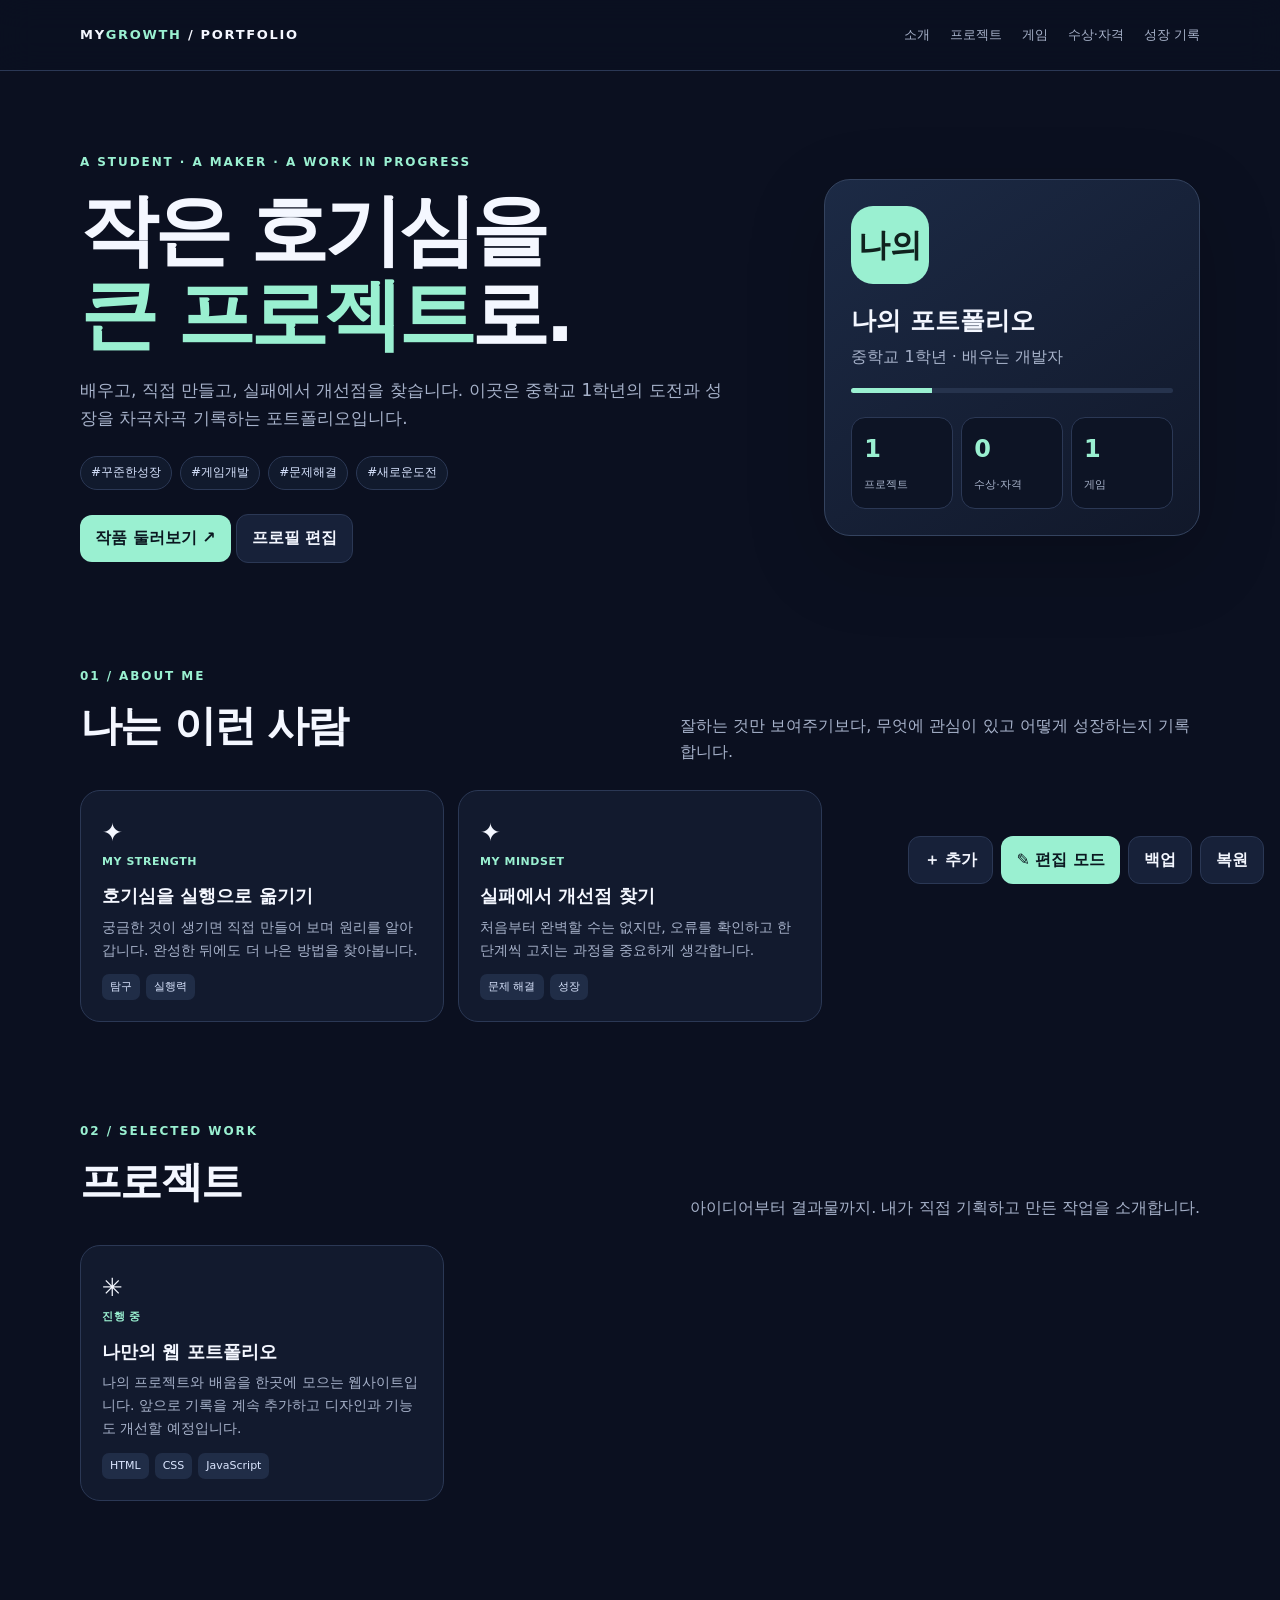
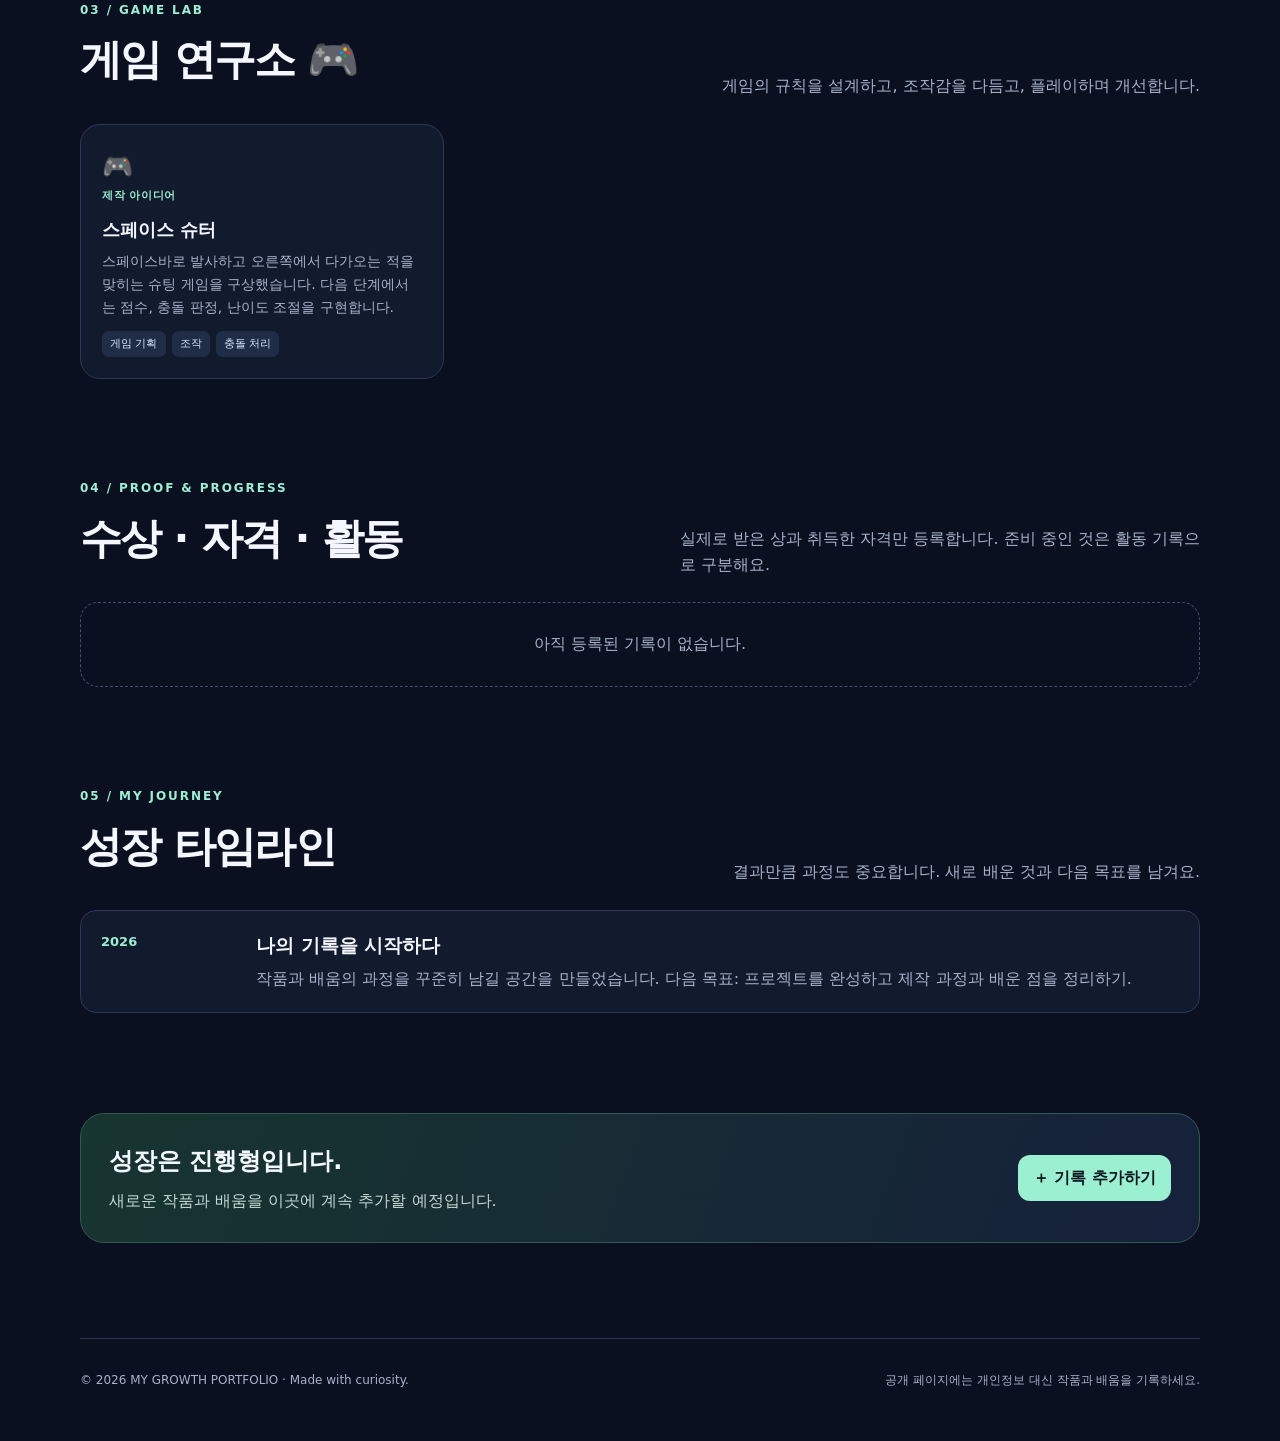
==== portfolio/index.html @ 429aff1f "Add student growth portfolio website" ====
<!doctype html>
<html lang="ko">
<head>
<meta charset="utf-8">
<meta name="viewport" content="width=device-width,initial-scale=1">
<meta name="theme-color" content="#10172a">
<title>MY GROWTH — 학생 포트폴리오</title>
<style>
:root{--bg:#0b1020;--panel:#121a2e;--panel2:#172139;--text:#f4f7ff;--muted:#a7b2ca;--line:#2b3855;--accent:#9af0d1;--blue:#9bb8ff;--gold:#ffd78a}
*{box-sizing:border-box}html{scroll-behavior:smooth}body{margin:0;background:var(--bg);color:var(--text);font-family:Inter,Pretendard,"Noto Sans KR",system-ui,sans-serif;line-height:1.65}a{color:inherit}.wrap{width:min(1120px,calc(100% - 36px));margin:auto}.top{position:sticky;top:0;z-index:10;background:#0b1020eF;border-bottom:1px solid var(--line);backdrop-filter:blur(16px)}.nav{min-height:70px;display:flex;align-items:center;justify-content:space-between;gap:18px}.brand{font-weight:900;letter-spacing:.13em;font-size:13px}.brand span{color:var(--accent)}nav{display:flex;gap:20px;flex-wrap:wrap}nav a{text-decoration:none;color:var(--muted);font-size:13px}nav a:hover{color:var(--accent)}button,.btn{font:inherit;cursor:pointer;border:0;border-radius:12px;padding:10px 15px;font-weight:800;text-decoration:none;display:inline-flex;align-items:center;justify-content:center;gap:8px}.primary{background:var(--accent);color:#0b1720}.secondary{background:var(--panel2);border:1px solid var(--line);color:var(--text)}.hero{padding:82px 0 54px;display:grid;grid-template-columns:1.5fr .8fr;gap:40px;align-items:center}.eyebrow{color:var(--accent);font-weight:800;font-size:12px;letter-spacing:.16em;text-transform:uppercase}.hero h1{font-size:clamp(42px,7vw,78px);letter-spacing:-.055em;line-height:1.08;margin:15px 0 20px}.hero h1 em{font-style:normal;color:var(--accent)}.lead{color:var(--muted);font-size:17px;max-width:650px}.chips{display:flex;gap:8px;flex-wrap:wrap;margin:24px 0}.chip{font-size:12px;color:#d8e4ff;border:1px solid var(--line);background:#111a2d;padding:6px 10px;border-radius:999px}.profile-card{background:linear-gradient(145deg,#1c2a45,#11182a);border:1px solid #34435f;border-radius:26px;padding:26px;box-shadow:0 25px 80px #0003}.avatar{width:78px;height:78px;border-radius:22px;background:var(--accent);color:#10221e;display:grid;place-items:center;font-size:32px;font-weight:900}.profile-card h2{margin:16px 0 2px;font-size:25px}.profile-card p{margin:0;color:var(--muted)}.statgrid{display:grid;grid-template-columns:repeat(3,1fr);gap:8px;margin-top:24px}.stat{background:#0d1425;border:1px solid var(--line);padding:12px;border-radius:14px}.stat b{display:block;font-size:24px;color:var(--accent)}.stat span{font-size:11px;color:var(--muted)}section{padding:50px 0;scroll-margin-top:80px}.section-head{display:flex;justify-content:space-between;align-items:end;gap:20px;margin-bottom:24px}.section-head h2{font-size:clamp(28px,4vw,42px);letter-spacing:-.04em;margin:5px 0}.section-head p{margin:0;color:var(--muted);max-width:520px}.grid{display:grid;grid-template-columns:repeat(3,minmax(0,1fr));gap:14px}.card{background:var(--panel);border:1px solid var(--line);border-radius:20px;padding:21px;min-width:0}.card:hover{border-color:#607394}.card .icon{font-size:25px}.card h3{margin:10px 0 5px;font-size:18px}.card p{color:var(--muted);font-size:14px;margin:0 0 12px;white-space:pre-wrap;overflow-wrap:anywhere}.meta{color:var(--accent);font-size:11px;font-weight:800;letter-spacing:.05em}.tagrow{display:flex;flex-wrap:wrap;gap:6px;margin-top:12px}.tag{background:#202d47;color:#dbe6ff;padding:4px 8px;border-radius:7px;font-size:11px}.empty{border:1px dashed #43516c;border-radius:18px;padding:28px;color:var(--muted);text-align:center;grid-column:1/-1}.timeline{display:grid;gap:12px}.timeline-item{display:grid;grid-template-columns:135px 1fr;gap:20px;padding:20px;background:var(--panel);border:1px solid var(--line);border-radius:16px}.timeline-date{color:var(--accent);font-weight:800;font-size:13px}.timeline-item h3{margin:0 0 4px}.timeline-item p{margin:0;color:var(--muted);white-space:pre-wrap}.callout{background:linear-gradient(110deg,#17352f,#16213b);border:1px solid #31594f;border-radius:24px;padding:28px;display:flex;justify-content:space-between;gap:20px;align-items:center}.callout h3{font-size:24px;margin:0 0 6px}.callout p{color:#c4d8d2;margin:0}.footer{padding:32px 0 50px;color:var(--muted);font-size:12px;border-top:1px solid var(--line);margin-top:45px;display:flex;justify-content:space-between;gap:16px;flex-wrap:wrap}.editbar{position:fixed;bottom:16px;right:16px;z-index:20;display:flex;gap:8px;flex-wrap:wrap;justify-content:end}.modal{position:fixed;inset:0;z-index:30;background:#050914d9;display:none;align-items:center;justify-content:center;padding:18px}.modal.open{display:flex}.dialog{width:min(620px,100%);max-height:90vh;overflow:auto;background:#111a2d;border:1px solid #3a4968;border-radius:22px;padding:24px}.dialog h2{margin-top:0}.field{display:grid;gap:6px;margin:13px 0}.field label{font-size:12px;color:var(--muted);font-weight:800}.field input,.field textarea,.field select{width:100%;background:#0a1120;color:var(--text);border:1px solid #35435e;border-radius:10px;padding:11px;font:inherit}.field textarea{min-height:90px;resize:vertical}.formrow{display:grid;grid-template-columns:1fr 1fr;gap:12px}.dialog-actions{display:flex;gap:8px;justify-content:end;flex-wrap:wrap;margin-top:20px}.notice{font-size:12px;color:var(--gold);margin-top:10px}.hidden{display:none!important}.edit-actions{display:flex;gap:6px;margin-top:12px}.edit-actions button{padding:6px 9px;font-size:11px}.progress{height:5px;background:#26334d;border-radius:9px;overflow:hidden;margin-top:18px}.progress span{display:block;height:100%;width:25%;background:var(--accent)}@media(max-width:800px){.hero{grid-template-columns:1fr;padding-top:55px}.grid{grid-template-columns:repeat(2,minmax(0,1fr))}nav{gap:10px}.profile-card{max-width:500px}}@media(max-width:540px){.wrap{width:min(100% - 24px,1120px)}.nav{padding:12px 0;align-items:flex-start}.brand{padding-top:6px}nav{max-width:235px;justify-content:end}.hero h1{font-size:44px}.grid{grid-template-columns:1fr}.timeline-item{grid-template-columns:1fr;gap:5px}.section-head{align-items:flex-start;flex-direction:column}.statgrid{grid-template-columns:repeat(3,1fr)}.callout{align-items:flex-start;flex-direction:column}.editbar{right:10px;bottom:10px}.formrow{grid-template-columns:1fr}}
</style>
</head>
<body>
<header class="top"><div class="wrap nav"><a class="brand" href="#home" style="text-decoration:none">MY<span>GROWTH</span> / PORTFOLIO</a><nav><a href="#about">소개</a><a href="#projects">프로젝트</a><a href="#games">게임</a><a href="#awards">수상·자격</a><a href="#journey">성장 기록</a></nav></div></header>
<main id="home" class="wrap">
<div class="hero"><div><div class="eyebrow">A STUDENT · A MAKER · A WORK IN PROGRESS</div><h1>작은 호기심을<br><em>큰 프로젝트</em>로.</h1><p class="lead" id="introText">배우고, 직접 만들고, 실패에서 개선점을 찾습니다. 이곳은 중학교 1학년의 도전과 성장을 차곡차곡 기록하는 포트폴리오입니다.</p><div class="chips"><span class="chip">#꾸준한성장</span><span class="chip">#게임개발</span><span class="chip">#문제해결</span><span class="chip">#새로운도전</span></div><a class="btn primary" href="#projects">작품 둘러보기 ↗</a> <button class="secondary" onclick="openProfile()">프로필 편집</button></div>
<aside class="profile-card"><div class="avatar" id="avatar">MG</div><h2 id="studentName">나의 포트폴리오</h2><p id="studentRole">중학교 1학년 · 배우는 개발자</p><div class="progress"><span></span></div><div class="statgrid"><div class="stat"><b id="projectCount">0</b><span>프로젝트</span></div><div class="stat"><b id="awardCount">0</b><span>수상·자격</span></div><div class="stat"><b id="gameCount">0</b><span>게임</span></div></div></aside></div>
<section id="about"><div class="section-head"><div><div class="eyebrow">01 / ABOUT ME</div><h2>나는 이런 사람</h2></div><p>잘하는 것만 보여주기보다, 무엇에 관심이 있고 어떻게 성장하는지 기록합니다.</p></div><div class="grid" id="aboutGrid"></div></section>
<section id="projects"><div class="section-head"><div><div class="eyebrow">02 / SELECTED WORK</div><h2>프로젝트</h2></div><p>아이디어부터 결과물까지. 내가 직접 기획하고 만든 작업을 소개합니다.</p></div><div class="grid" id="projectGrid"></div></section>
<section id="games"><div class="section-head"><div><div class="eyebrow">03 / GAME LAB</div><h2>게임 연구소 🎮</h2></div><p>게임의 규칙을 설계하고, 조작감을 다듬고, 플레이하며 개선합니다.</p></div><div class="grid" id="gameGrid"></div></section>
<section id="awards"><div class="section-head"><div><div class="eyebrow">04 / PROOF & PROGRESS</div><h2>수상 · 자격 · 활동</h2></div><p>실제로 받은 상과 취득한 자격만 등록합니다. 준비 중인 것은 활동 기록으로 구분해요.</p></div><div class="grid" id="awardGrid"></div></section>
<section id="journey"><div class="section-head"><div><div class="eyebrow">05 / MY JOURNEY</div><h2>성장 타임라인</h2></div><p>결과만큼 과정도 중요합니다. 새로 배운 것과 다음 목표를 남겨요.</p></div><div class="timeline" id="timeline"></div></section>
<section><div class="callout"><div><h3>성장은 진행형입니다.</h3><p>새로운 작품과 배움을 이곳에 계속 추가할 예정입니다.</p></div><button class="primary" onclick="openEntry()">＋ 기록 추가하기</button></div></section>
</main>
<footer class="wrap footer"><span>© <span id="year"></span> MY GROWTH PORTFOLIO · Made with curiosity.</span><span>공개 페이지에는 개인정보 대신 작품과 배움을 기록하세요.</span></footer>
<div class="editbar"><button class="secondary" onclick="openEntry()">＋ 추가</button><button class="primary" onclick="toggleEdit()" id="editToggle">✎ 편집 모드</button><button class="secondary" onclick="exportData()">백업</button><button class="secondary" onclick="document.getElementById('importFile').click()">복원</button><input id="importFile" type="file" accept="application/json" class="hidden" onchange="importData(event)"></div>
<div class="modal" id="entryModal"><div class="dialog"><h2 id="entryTitle">새 기록 추가</h2><form id="entryForm"><input type="hidden" id="entryId"><div class="field"><label for="entryType">분류</label><select id="entryType"><option value="project">프로젝트</option><option value="game">게임</option><option value="award">수상·자격·활동</option><option value="journey">성장 기록</option><option value="about">나의 강점</option></select></div><div class="field"><label for="entryName">제목 *</label><input id="entryName" required maxlength="90" placeholder="예: 스페이스 슈터 게임"></div><div class="formrow"><div class="field"><label for="entryDate">날짜 / 기간</label><input id="entryDate" maxlength="40" placeholder="예: 2026.08"></div><div class="field"><label for="entryTag">태그 (쉼표로 구분)</label><input id="entryTag" maxlength="120" placeholder="예: HTML, JavaScript"></div></div><div class="field"><label for="entryDesc">설명 · 내가 한 일 · 배운 점</label><textarea id="entryDesc" maxlength="1200" placeholder="무엇을 만들었나요? 어떤 문제를 해결했고 무엇을 배웠나요?"></textarea></div><div class="field"><label for="entryLink">작품 / 증빙 링크 (선택)</label><input id="entryLink" type="url" placeholder="https://..."></div><p class="notice">실제로 한 활동만 기록하세요. 학교명, 주소, 전화번호 등 개인정보는 공개하지 않는 것을 권장합니다.</p><div class="dialog-actions"><button type="button" class="secondary" onclick="closeModal()">취소</button><button type="submit" class="primary">저장하기</button></div></form></div></div>
<div class="modal" id="profileModal"><div class="dialog"><h2>프로필 편집</h2><div class="field"><label>표시 이름 (별명 사용 가능)</label><input id="pName" maxlength="40"></div><div class="field"><label>한 줄 소개</label><input id="pRole" maxlength="80"></div><div class="field"><label>소개글</label><textarea id="pIntro" maxlength="500"></textarea></div><div class="dialog-actions"><button class="secondary" onclick="closeModal()">취소</button><button class="primary" onclick="saveProfile()">저장</button></div></div></div>
<script>
const KEY='my-growth-portfolio-v1';
const starter={profile:{name:'나의 포트폴리오',role:'중학교 1학년 · 배우는 개발자',intro:'배우고, 직접 만들고, 실패에서 개선점을 찾습니다. 이곳은 중학교 1학년의 도전과 성장을 차곡차곡 기록하는 포트폴리오입니다.'},entries:[
{id:'a1',type:'about',name:'호기심을 실행으로 옮기기',date:'MY STRENGTH',tags:['탐구','실행력'],desc:'궁금한 것이 생기면 직접 만들어 보며 원리를 알아갑니다. 완성한 뒤에도 더 나은 방법을 찾아봅니다.'},
{id:'a2',type:'about',name:'실패에서 개선점 찾기',date:'MY MINDSET',tags:['문제 해결','성장'],desc:'처음부터 완벽할 수는 없지만, 오류를 확인하고 한 단계씩 고치는 과정을 중요하게 생각합니다.'},
{id:'p1',type:'project',name:'나만의 웹 포트폴리오',date:'진행 중',tags:['HTML','CSS','JavaScript'],desc:'나의 프로젝트와 배움을 한곳에 모으는 웹사이트입니다. 앞으로 기록을 계속 추가하고 디자인과 기능도 개선할 예정입니다.'},
{id:'g1',type:'game',name:'스페이스 슈터',date:'제작 아이디어',tags:['게임 기획','조작','충돌 처리'],desc:'스페이스바로 발사하고 오른쪽에서 다가오는 적을 맞히는 슈팅 게임을 구상했습니다. 다음 단계에서는 점수, 충돌 판정, 난이도 조절을 구현합니다.'},
{id:'j1',type:'journey',name:'나의 기록을 시작하다',date:'2026',tags:['목표 설정'],desc:'작품과 배움의 과정을 꾸준히 남길 공간을 만들었습니다. 다음 목표: 프로젝트를 완성하고 제작 과정과 배운 점을 정리하기.'}
]};
let data=load(),editMode=false;
function load(){try{return JSON.parse(localStorage.getItem(KEY))||structuredClone(starter)}catch(e){return JSON.parse(JSON.stringify(starter))}}
function persist(){localStorage.setItem(KEY,JSON.stringify(data));render()}
function esc(s=''){return String(s).replace(/[&<>"']/g,c=>({'&':'&amp;','<':'&lt;','>':'&gt;','"':'&quot;',"'":'&#39;'}[c]))}
function safeLink(s=''){try{const u=new URL(s);return ['http:','https:'].includes(u.protocol)?u.href:''}catch(e){return ''}}
const types={about:{label:'ABOUT',icon:'✦'},project:{label:'PROJECT',icon:'✳'},game:{label:'GAME LAB',icon:'🎮'},award:{label:'AWARD / CERTIFICATE',icon:'🏅'},journey:{label:'JOURNEY',icon:'↗'}};
function card(e){const link=safeLink(e.link||'');return '<article class="card"><div class="icon">'+(types[e.type]?.icon||'✦')+'</div><div class="meta">'+esc(e.date||types[e.type]?.label||'RECORD')+'</div><h3>'+esc(e.name)+'</h3><p>'+esc(e.desc||'기록을 추가해 내용을 소개해 보세요.')+'</p>'+(link?'<a class="btn secondary" style="padding:7px 10px;font-size:12px" href="'+esc(link)+'" target="_blank" rel="noopener noreferrer">작품 보기 ↗</a>':'')+'<div class="tagrow">'+(e.tags||[]).filter(Boolean).map(t=>'<span class="tag">'+esc(t)+'</span>').join('')+'</div>'+(editMode?'<div class="edit-actions"><button class="secondary" onclick="editEntry(\''+esc(e.id)+'\')">수정</button><button class="secondary" onclick="deleteEntry(\''+esc(e.id)+'\')">삭제</button></div>':'')+'</article>'}
function empty(msg){return '<div class="empty">'+msg+(editMode?' · 아래 ＋ 추가 버튼으로 기록을 등록하세요.':'')+'</div>'}
function render(){const p=data.profile||starter.profile;document.title=(p.name||'MY GROWTH')+' — 학생 포트폴리오';document.getElementById('studentName').textContent=p.name||'나의 포트폴리오';document.getElementById('studentRole').textContent=p.role||'배우는 학생';document.getElementById('introText').textContent=p.intro||'';document.getElementById('avatar').textContent=(p.name||'MG').replace(/\s/g,'').slice(0,2).toUpperCase();document.getElementById('projectCount').textContent=data.entries.filter(e=>e.type==='project').length;document.getElementById('gameCount').textContent=data.entries.filter(e=>e.type==='game').length;document.getElementById('awardCount').textContent=data.entries.filter(e=>e.type==='award').length;for(const [type,id] of [['about','aboutGrid'],['project','projectGrid'],['game','gameGrid'],['award','awardGrid']]){const list=data.entries.filter(e=>e.type===type);document.getElementById(id).innerHTML=list.length?list.map(card).join(''):empty('아직 등록된 기록이 없습니다.');}const js=data.entries.filter(e=>e.type==='journey').sort((a,b)=>(b.date||'').localeCompare(a.date||''));document.getElementById('timeline').innerHTML=js.length?js.map(e=>'<article class="timeline-item"><div class="timeline-date">'+esc(e.date||'기록')+'</div><div><h3>'+esc(e.name)+'</h3><p>'+esc(e.desc||'')+'</p>'+(editMode?'<div class="edit-actions"><button class="secondary" onclick="editEntry(\''+esc(e.id)+'\')">수정</button><button class="secondary" onclick="deleteEntry(\''+esc(e.id)+'\')">삭제</button></div>':'')+'</div></article>').join(''):empty('성장 기록을 하나씩 쌓아 보세요.');document.getElementById('editToggle').textContent=editMode?'✓ 편집 모드 켜짐':'✎ 편집 모드';document.getElementById('year').textContent=new Date().getFullYear()}
function toggleEdit(){editMode=!editMode;render()}
function openEntry(){document.getElementById('entryForm').reset();document.getElementById('entryId').value='';document.getElementById('entryTitle').textContent='새 기록 추가';document.getElementById('entryModal').classList.add('open')}
function editEntry(id){const e=data.entries.find(x=>x.id===id);if(!e)return;document.getElementById('entryId').value=e.id;document.getElementById('entryType').value=e.type;document.getElementById('entryName').value=e.name;document.getElementById('entryDate').value=e.date||'';document.getElementById('entryTag').value=(e.tags||[]).join(', ');document.getElementById('entryDesc').value=e.desc||'';document.getElementById('entryLink').value=e.link||'';document.getElementById('entryTitle').textContent='기록 수정';document.getElementById('entryModal').classList.add('open')}
function deleteEntry(id){if(confirm('이 기록을 삭제할까요?')){data.entries=data.entries.filter(e=>e.id!==id);persist()}}
document.getElementById('entryForm').addEventListener('submit',e=>{e.preventDefault();const id=document.getElementById('entryId').value||('e'+Date.now());const item={id,type:document.getElementById('entryType').value,name:document.getElementById('entryName').value.trim(),date:document.getElementById('entryDate').value.trim(),tags:document.getElementById('entryTag').value.split(',').map(x=>x.trim()).filter(Boolean),desc:document.getElementById('entryDesc').value.trim(),link:safeLink(document.getElementById('entryLink').value.trim())};const i=data.entries.findIndex(x=>x.id===id);if(i>=0)data.entries[i]=item;else data.entries.unshift(item);persist();closeModal()});
function openProfile(){document.getElementById('pName').value=data.profile.name||'';document.getElementById('pRole').value=data.profile.role||'';document.getElementById('pIntro').value=data.profile.intro||'';document.getElementById('profileModal').classList.add('open')}
function saveProfile(){data.profile={name:document.getElementById('pName').value.trim()||'나의 포트폴리오',role:document.getElementById('pRole').value.trim(),intro:document.getElementById('pIntro').value.trim()};persist();closeModal()}
function closeModal(){document.querySelectorAll('.modal').forEach(m=>m.classList.remove('open'))}
document.querySelectorAll('.modal').forEach(m=>m.addEventListener('click',e=>{if(e.target===m)closeModal()}));
function exportData(){const blob=new Blob([JSON.stringify(data,null,2)],{type:'application/json'});const a=document.createElement('a');a.href=URL.createObjectURL(blob);a.download='my-growth-portfolio-backup.json';a.click();URL.revokeObjectURL(a.href)}
function importData(e){const f=e.target.files[0];if(!f)return;const r=new FileReader();r.onload=()=>{try{const v=JSON.parse(r.result);if(!v.profile||!Array.isArray(v.entries))throw Error('invalid');if(confirm('현재 브라우저의 기록을 백업 파일 내용으로 바꿀까요?')){data=v;persist();alert('복원이 완료되었습니다.')}}catch(err){alert('올바른 포트폴리오 백업 파일이 아닙니다.')}e.target.value=''};r.readAsText(f)}
document.addEventListener('keydown',e=>{if(e.key==='Escape')closeModal()});
render();
</script>
</body></html>
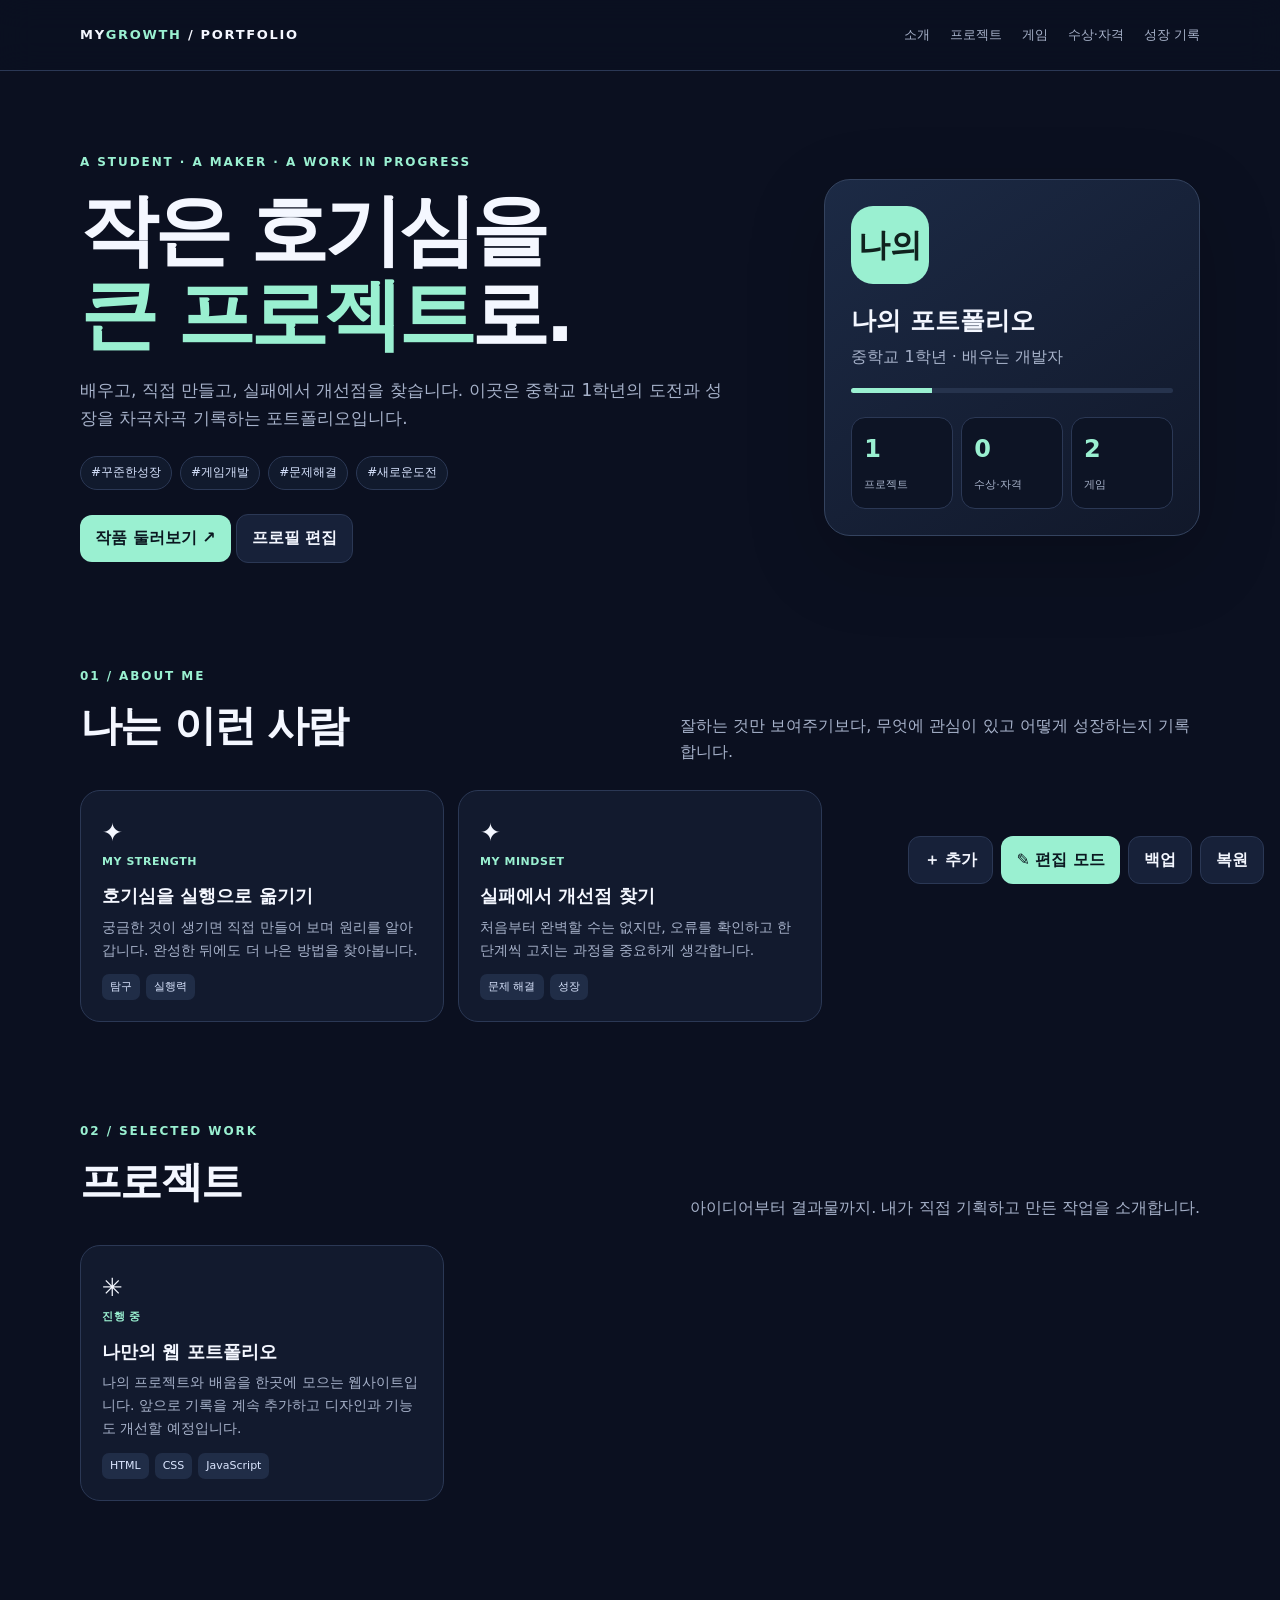
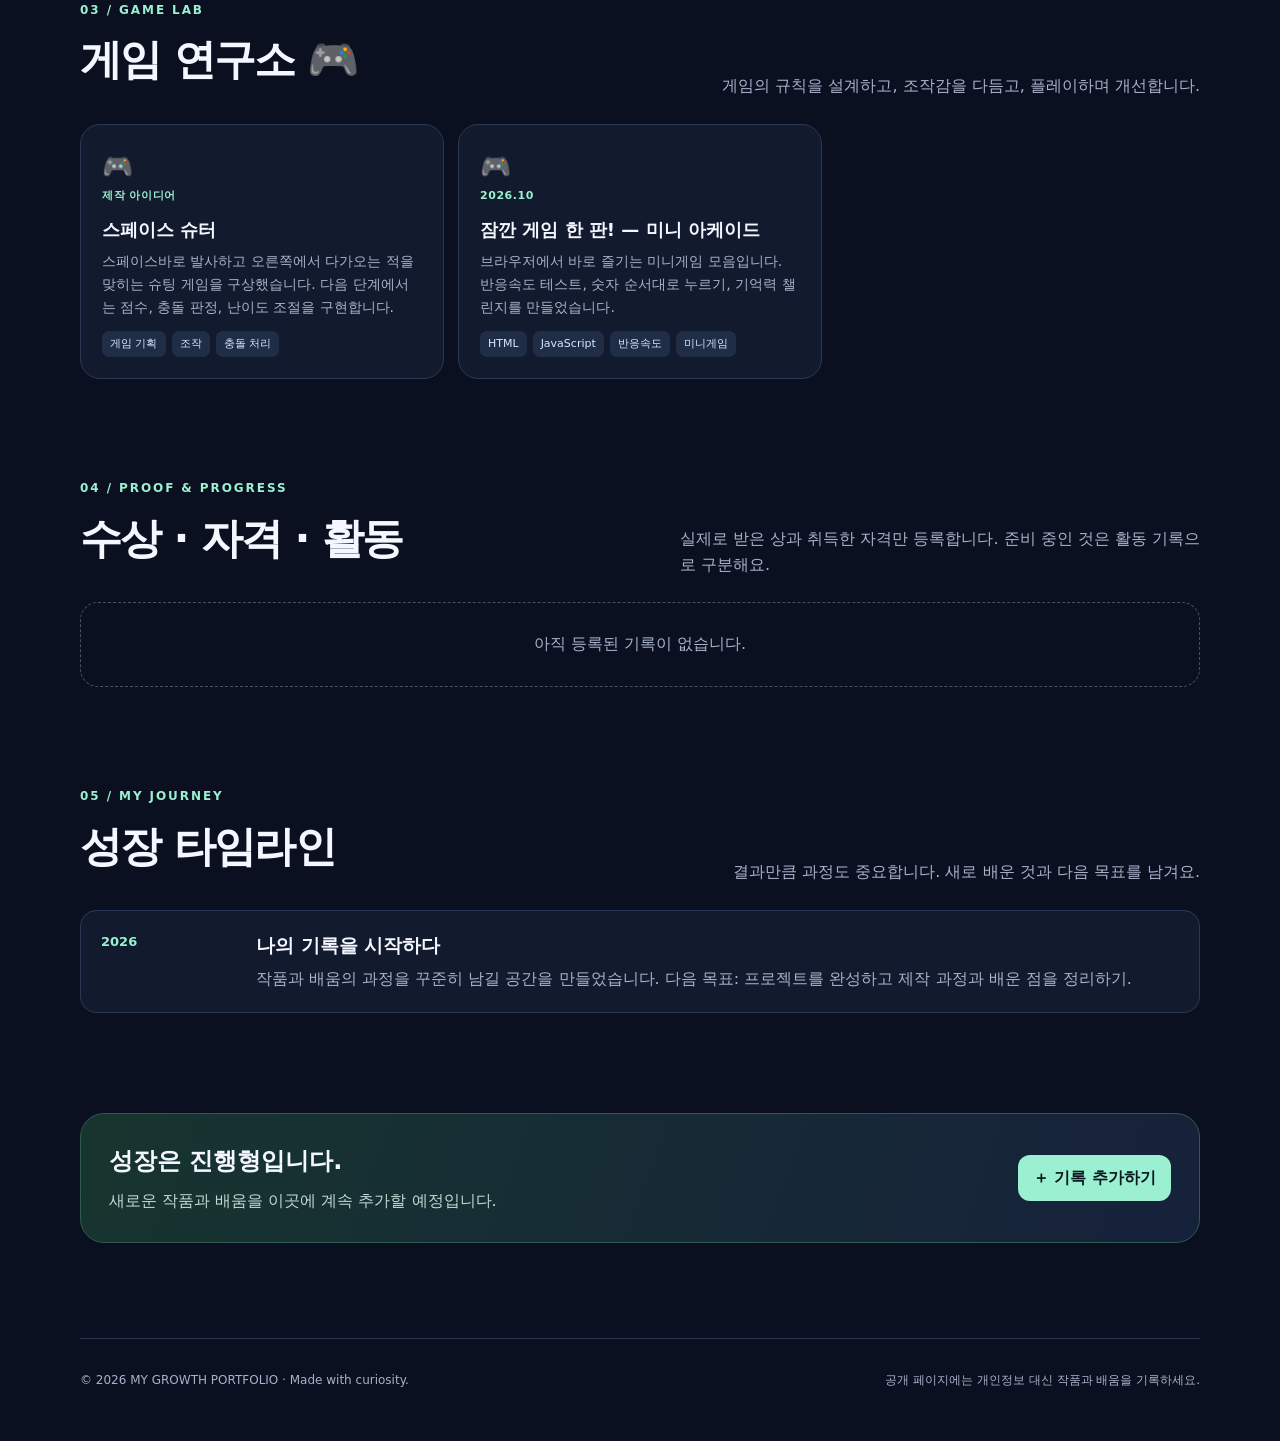
==== commit 02da74b4: "Link student portfolio to new mini arcade" ====
--- a/portfolio/index.html
+++ b/portfolio/index.html
@@ -33,6 +33,7 @@
 {id:'a2',type:'about',name:'실패에서 개선점 찾기',date:'MY MINDSET',tags:['문제 해결','성장'],desc:'처음부터 완벽할 수는 없지만, 오류를 확인하고 한 단계씩 고치는 과정을 중요하게 생각합니다.'},
 {id:'p1',type:'project',name:'나만의 웹 포트폴리오',date:'진행 중',tags:['HTML','CSS','JavaScript'],desc:'나의 프로젝트와 배움을 한곳에 모으는 웹사이트입니다. 앞으로 기록을 계속 추가하고 디자인과 기능도 개선할 예정입니다.'},
 {id:'g1',type:'game',name:'스페이스 슈터',date:'제작 아이디어',tags:['게임 기획','조작','충돌 처리'],desc:'스페이스바로 발사하고 오른쪽에서 다가오는 적을 맞히는 슈팅 게임을 구상했습니다. 다음 단계에서는 점수, 충돌 판정, 난이도 조절을 구현합니다.'},
+{id:'g2',type:'game',name:'잠깐 게임 한 판! — 미니 아케이드',date:'2026.10',tags:['HTML','JavaScript','반응속도','미니게임'],desc:'브라우저에서 바로 즐기는 미니게임 모음입니다. 반응속도 테스트, 숫자 순서대로 누르기, 기억력 챌린지를 만들었습니다.',link:'../games/'},
 {id:'j1',type:'journey',name:'나의 기록을 시작하다',date:'2026',tags:['목표 설정'],desc:'작품과 배움의 과정을 꾸준히 남길 공간을 만들었습니다. 다음 목표: 프로젝트를 완성하고 제작 과정과 배운 점을 정리하기.'}
 ]};
 let data=load(),editMode=false;
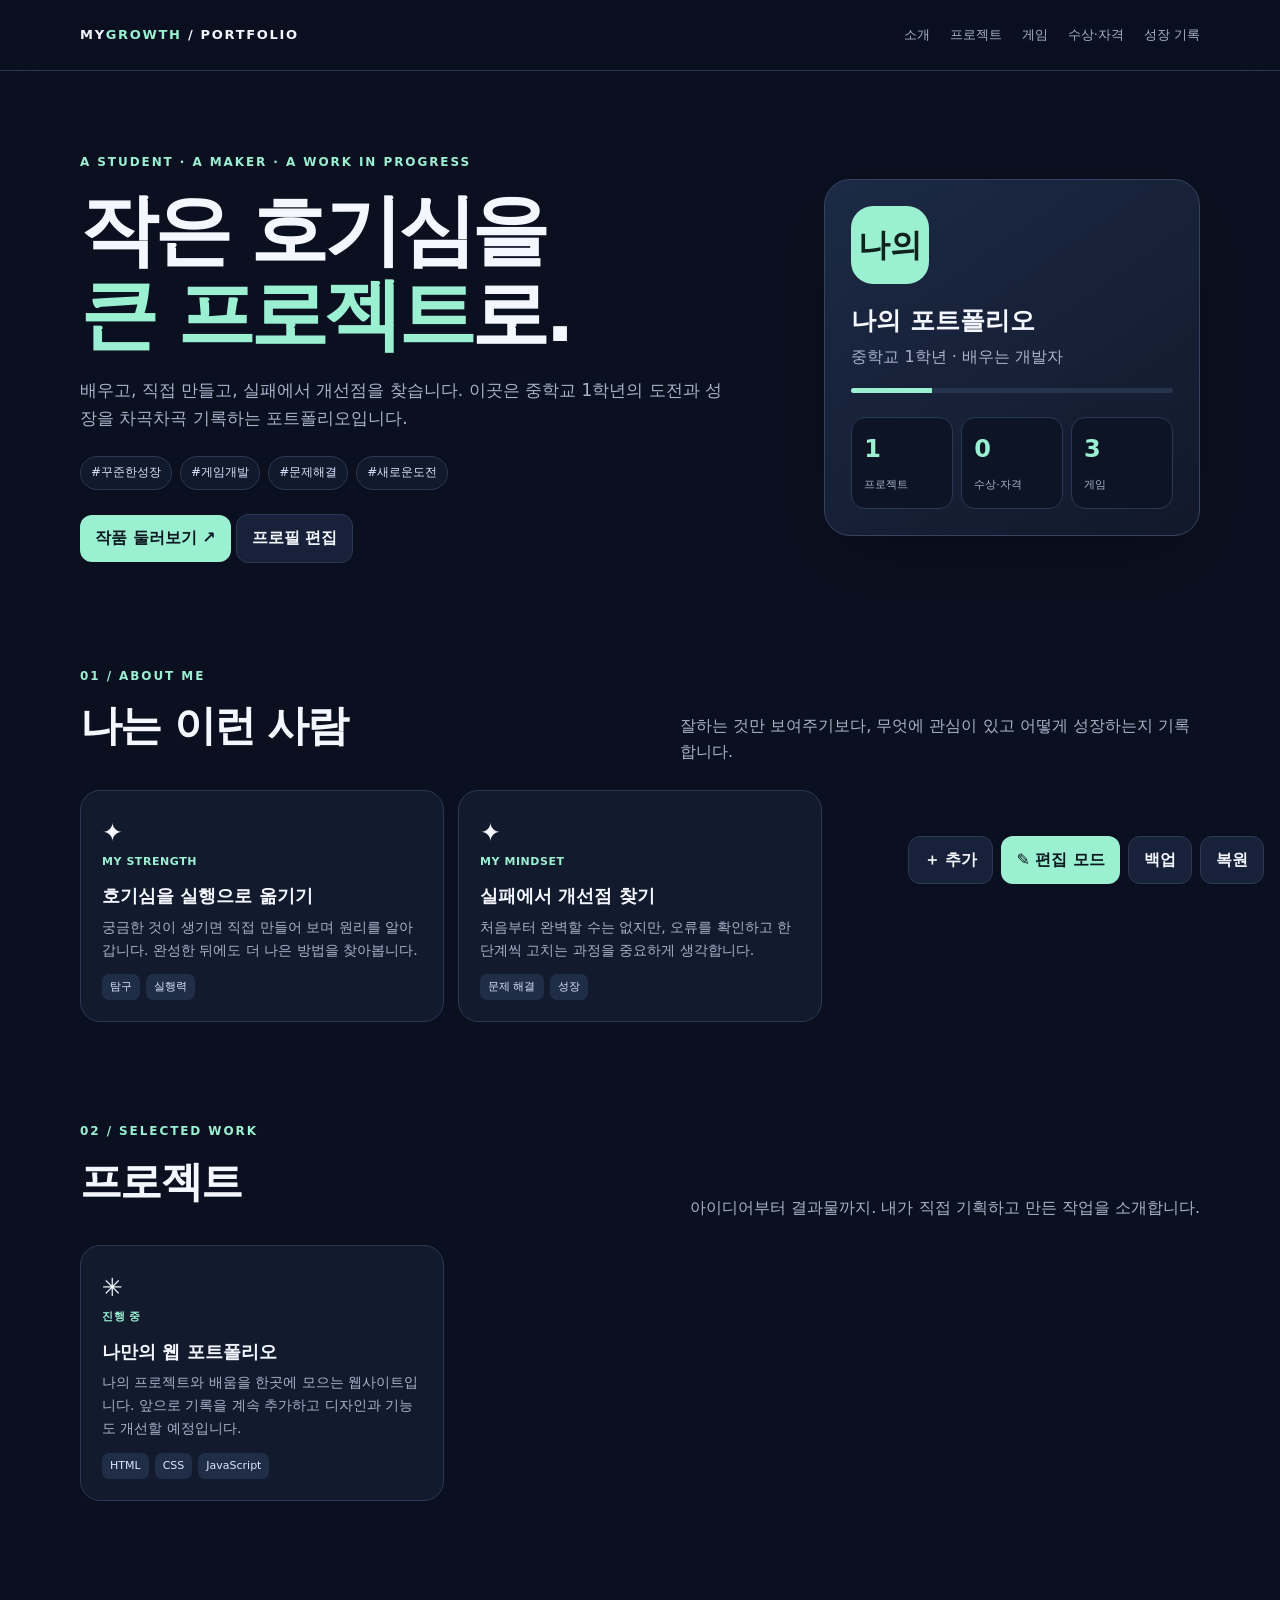
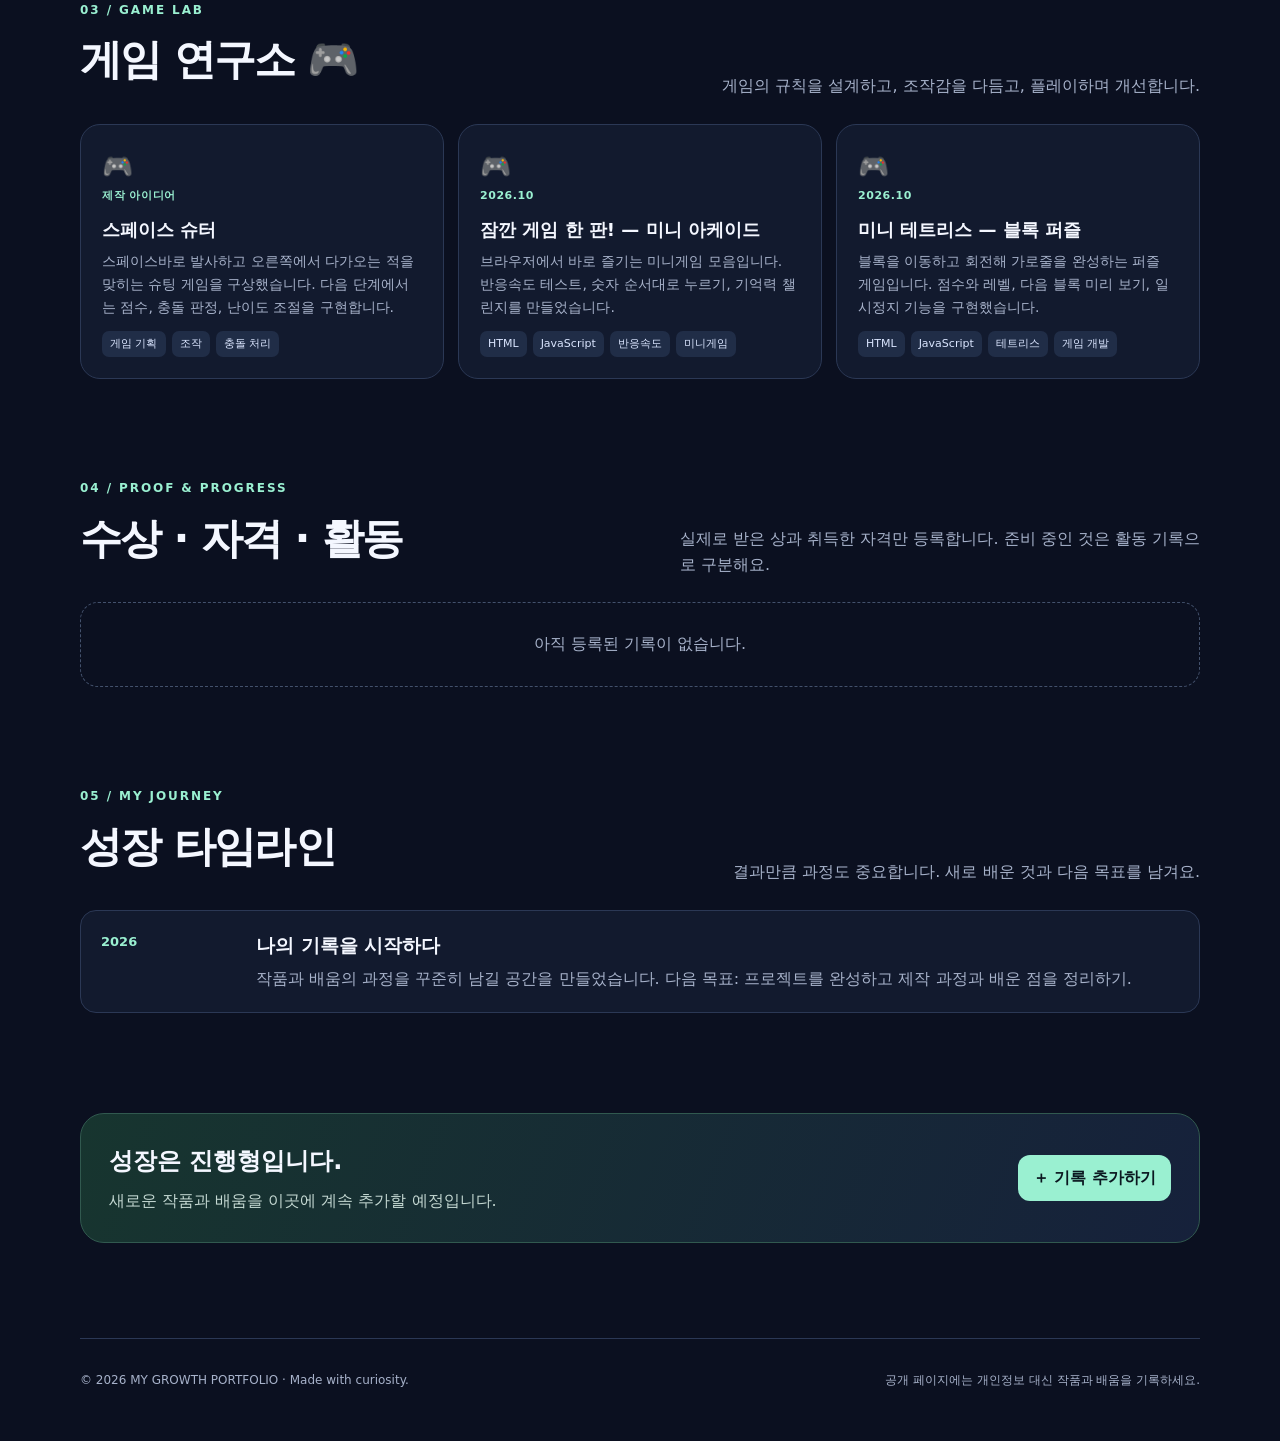
==== commit e87969a3: "Add Tetris game to portfolio" ====
--- a/portfolio/index.html
+++ b/portfolio/index.html
@@ -34,10 +34,11 @@
 {id:'p1',type:'project',name:'나만의 웹 포트폴리오',date:'진행 중',tags:['HTML','CSS','JavaScript'],desc:'나의 프로젝트와 배움을 한곳에 모으는 웹사이트입니다. 앞으로 기록을 계속 추가하고 디자인과 기능도 개선할 예정입니다.'},
 {id:'g1',type:'game',name:'스페이스 슈터',date:'제작 아이디어',tags:['게임 기획','조작','충돌 처리'],desc:'스페이스바로 발사하고 오른쪽에서 다가오는 적을 맞히는 슈팅 게임을 구상했습니다. 다음 단계에서는 점수, 충돌 판정, 난이도 조절을 구현합니다.'},
 {id:'g2',type:'game',name:'잠깐 게임 한 판! — 미니 아케이드',date:'2026.10',tags:['HTML','JavaScript','반응속도','미니게임'],desc:'브라우저에서 바로 즐기는 미니게임 모음입니다. 반응속도 테스트, 숫자 순서대로 누르기, 기억력 챌린지를 만들었습니다.',link:'../games/'},
+{id:'g3',type:'game',name:'미니 테트리스 — 블록 퍼즐',date:'2026.10',tags:['HTML','JavaScript','테트리스','게임 개발'],desc:'블록을 이동하고 회전해 가로줄을 완성하는 퍼즐 게임입니다. 점수와 레벨, 다음 블록 미리 보기, 일시정지 기능을 구현했습니다.',link:'../tetris/'},
 {id:'j1',type:'journey',name:'나의 기록을 시작하다',date:'2026',tags:['목표 설정'],desc:'작품과 배움의 과정을 꾸준히 남길 공간을 만들었습니다. 다음 목표: 프로젝트를 완성하고 제작 과정과 배운 점을 정리하기.'}
 ]};
 let data=load(),editMode=false;
-function load(){try{return JSON.parse(localStorage.getItem(KEY))||structuredClone(starter)}catch(e){return JSON.parse(JSON.stringify(starter))}}
+function load(){try{const saved=JSON.parse(localStorage.getItem(KEY));if(!saved)return JSON.parse(JSON.stringify(starter));saved.entries=Array.isArray(saved.entries)?saved.entries:[];for(const e of starter.entries){if(!saved.entries.some(x=>x.id===e.id))saved.entries.push(e)}saved.profile=saved.profile||JSON.parse(JSON.stringify(starter.profile));return saved}catch(e){return JSON.parse(JSON.stringify(starter))}}
 function persist(){localStorage.setItem(KEY,JSON.stringify(data));render()}
 function esc(s=''){return String(s).replace(/[&<>"']/g,c=>({'&':'&amp;','<':'&lt;','>':'&gt;','"':'&quot;',"'":'&#39;'}[c]))}
 function safeLink(s=''){try{const u=new URL(s);return ['http:','https:'].includes(u.protocol)?u.href:''}catch(e){return ''}}
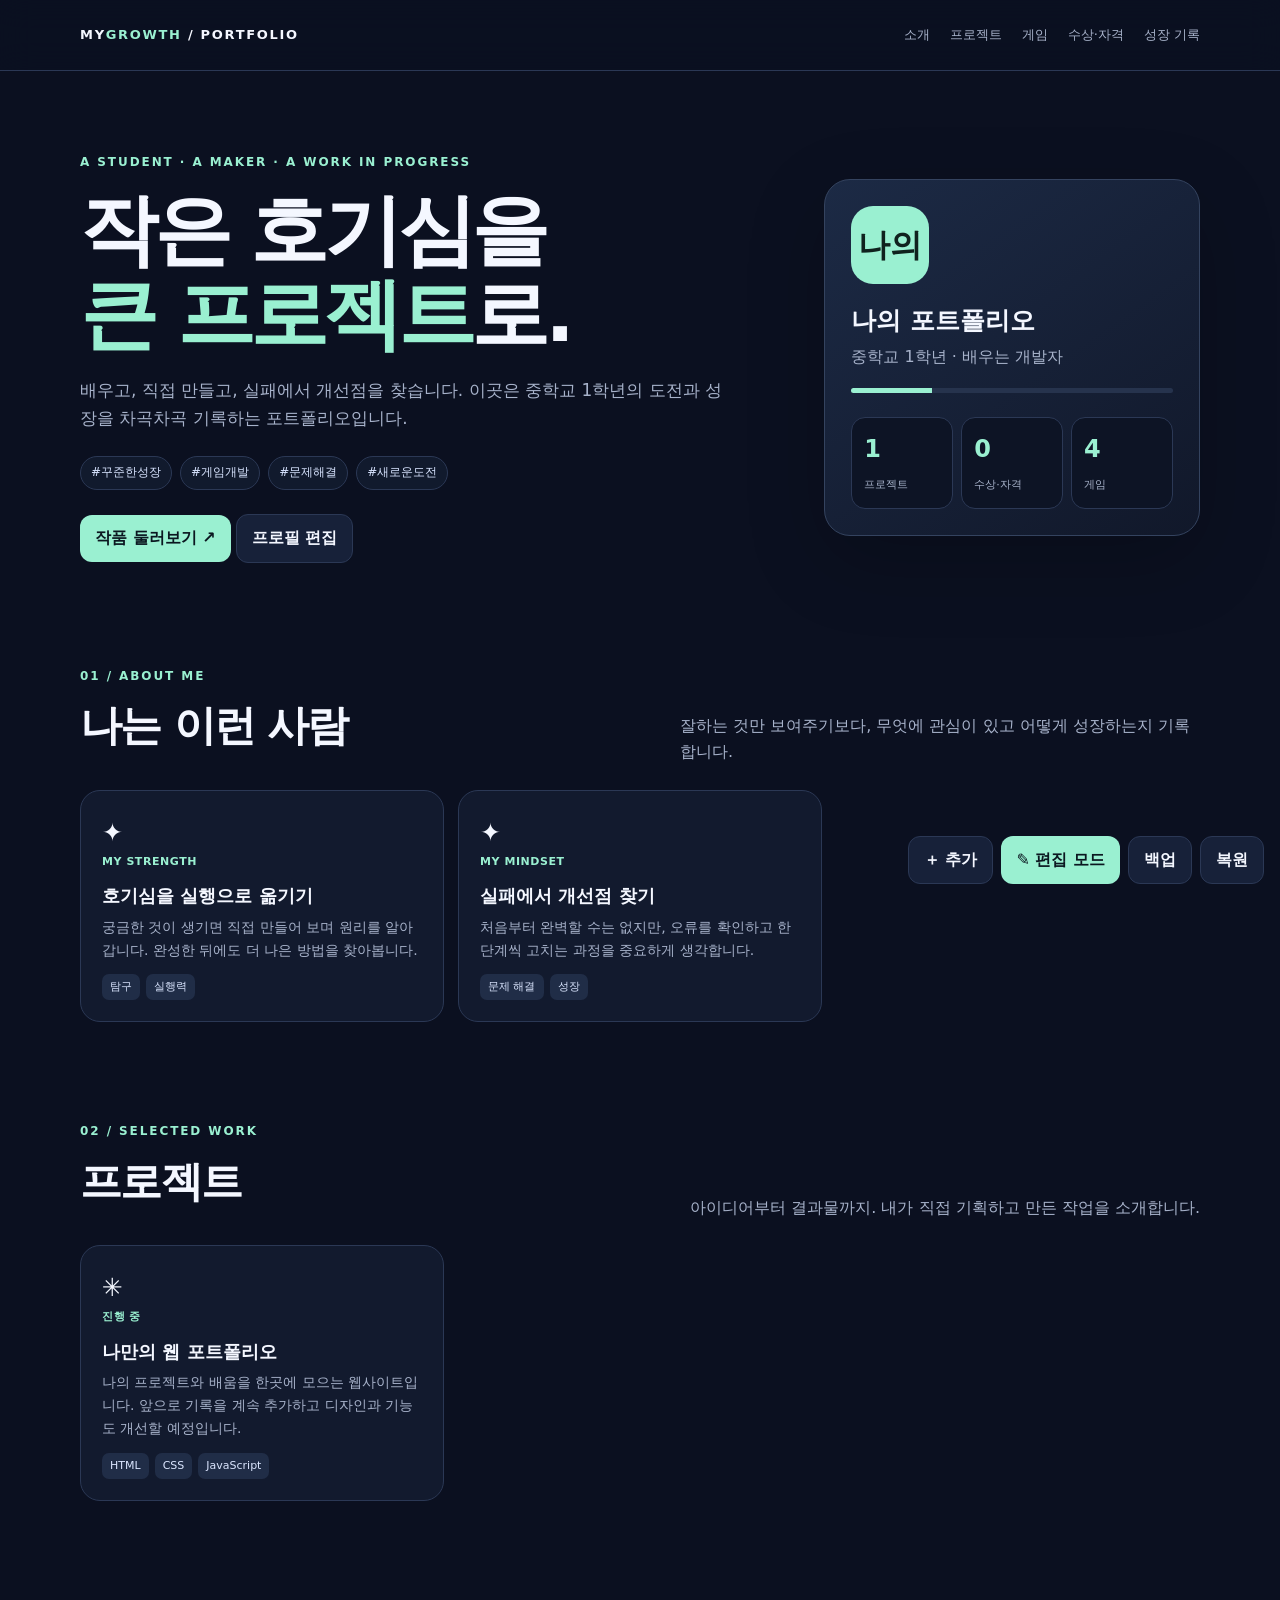
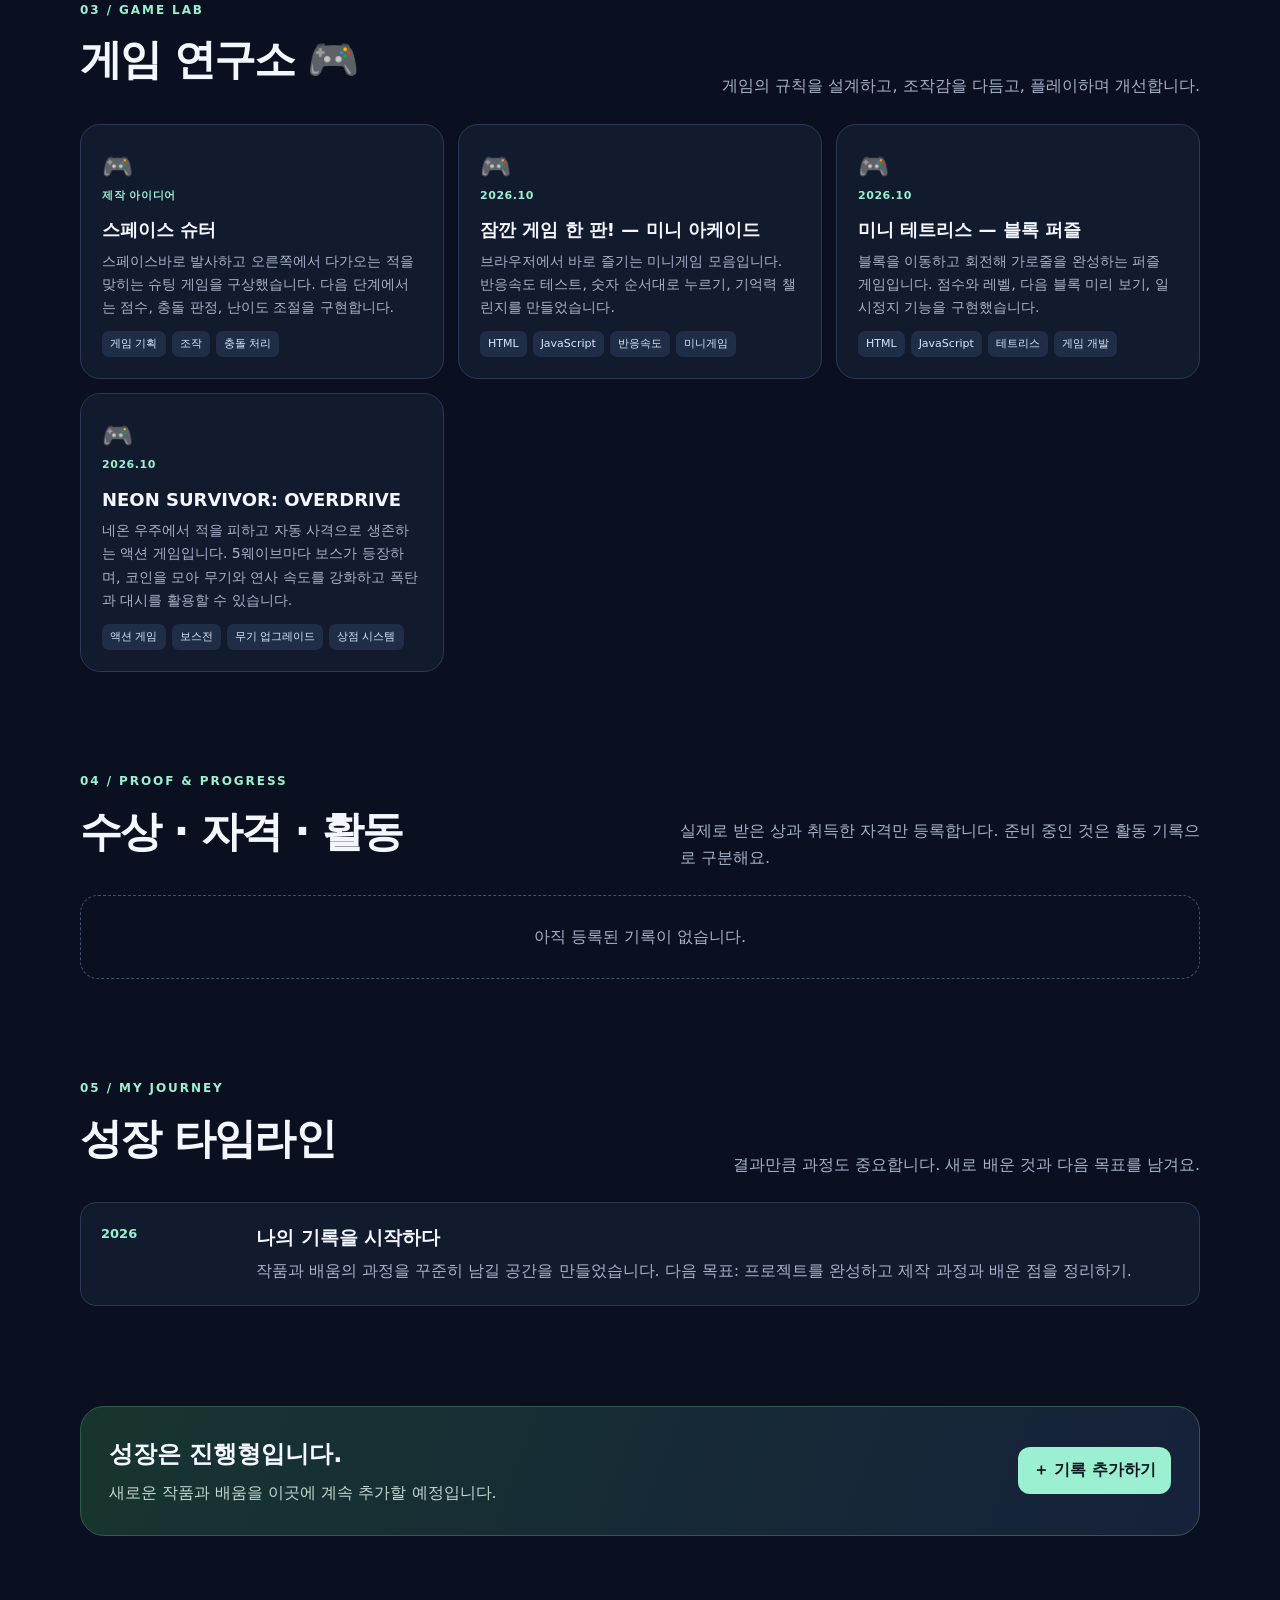
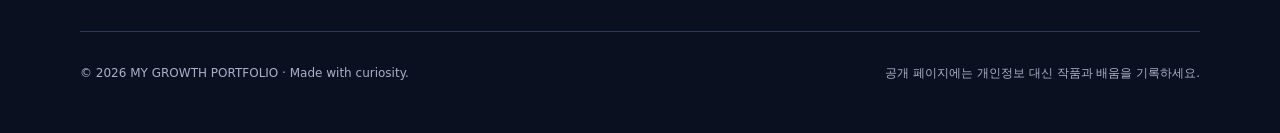
==== commit bcaadb38: "Add NEON SURVIVOR to portfolio game lab" ====
--- a/portfolio/index.html
+++ b/portfolio/index.html
@@ -35,6 +35,7 @@
 {id:'g1',type:'game',name:'스페이스 슈터',date:'제작 아이디어',tags:['게임 기획','조작','충돌 처리'],desc:'스페이스바로 발사하고 오른쪽에서 다가오는 적을 맞히는 슈팅 게임을 구상했습니다. 다음 단계에서는 점수, 충돌 판정, 난이도 조절을 구현합니다.'},
 {id:'g2',type:'game',name:'잠깐 게임 한 판! — 미니 아케이드',date:'2026.10',tags:['HTML','JavaScript','반응속도','미니게임'],desc:'브라우저에서 바로 즐기는 미니게임 모음입니다. 반응속도 테스트, 숫자 순서대로 누르기, 기억력 챌린지를 만들었습니다.',link:'../games/'},
 {id:'g3',type:'game',name:'미니 테트리스 — 블록 퍼즐',date:'2026.10',tags:['HTML','JavaScript','테트리스','게임 개발'],desc:'블록을 이동하고 회전해 가로줄을 완성하는 퍼즐 게임입니다. 점수와 레벨, 다음 블록 미리 보기, 일시정지 기능을 구현했습니다.',link:'../tetris/'},
+{id:'g4',type:'game',name:'NEON SURVIVOR: OVERDRIVE',date:'2026.10',tags:['액션 게임','보스전','무기 업그레이드','상점 시스템'],desc:'네온 우주에서 적을 피하고 자동 사격으로 생존하는 액션 게임입니다. 5웨이브마다 보스가 등장하며, 코인을 모아 무기와 연사 속도를 강화하고 폭탄과 대시를 활용할 수 있습니다.',link:'../games/neon-survivor-overdrive.html'},
 {id:'j1',type:'journey',name:'나의 기록을 시작하다',date:'2026',tags:['목표 설정'],desc:'작품과 배움의 과정을 꾸준히 남길 공간을 만들었습니다. 다음 목표: 프로젝트를 완성하고 제작 과정과 배운 점을 정리하기.'}
 ]};
 let data=load(),editMode=false;
